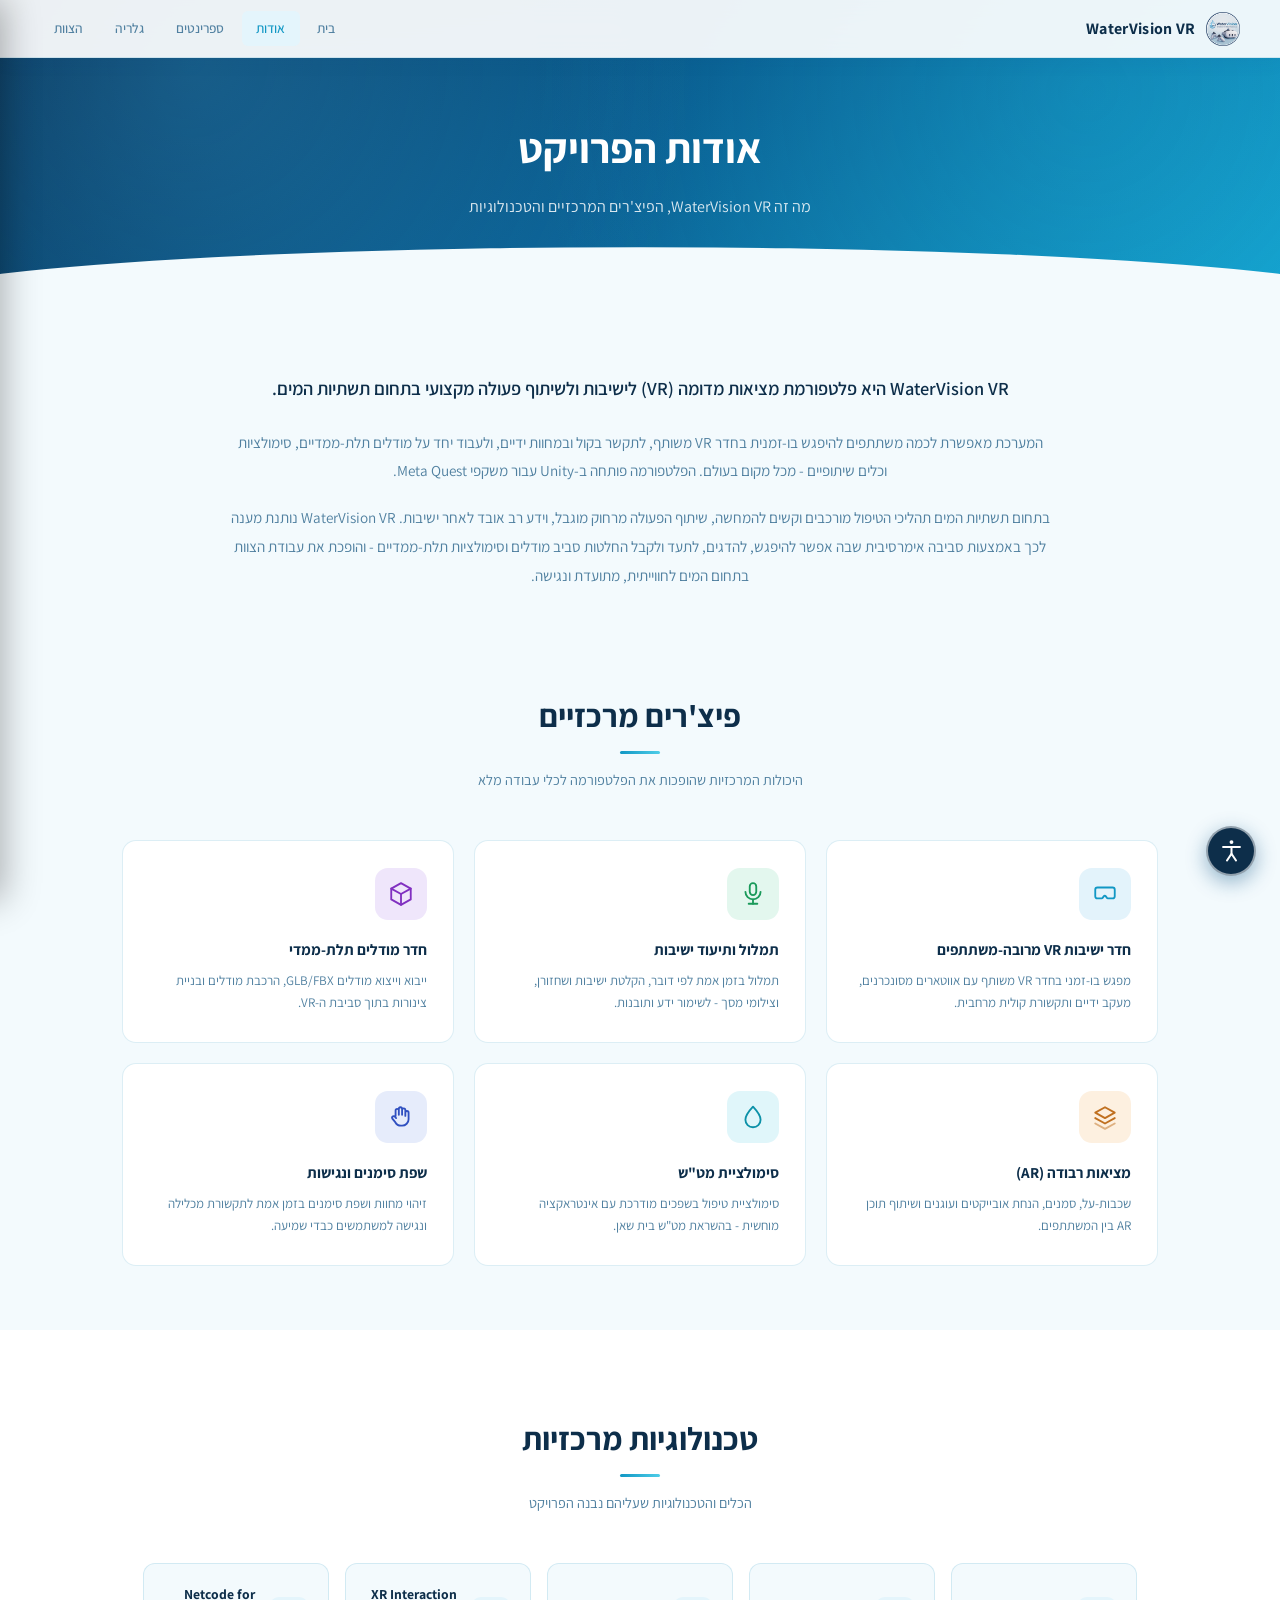
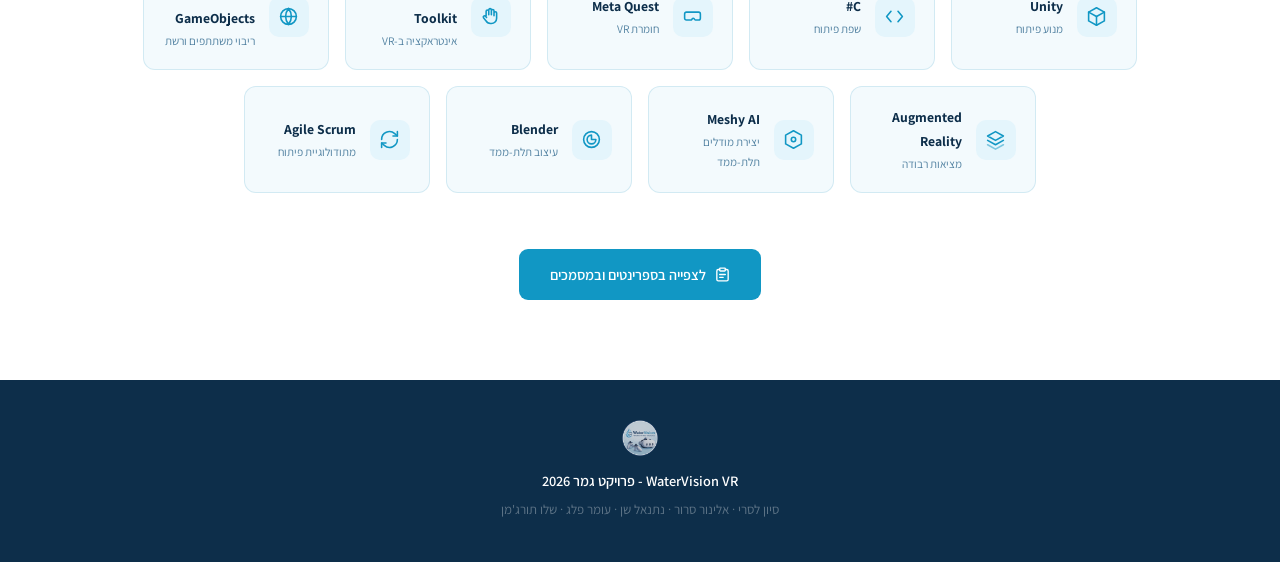
==== about.html @ 506b037d "WaterVision VR project showcase site Static site (HTML/CSS/JS) documenting the WaterVision VR gradua" ====
<!DOCTYPE html>
<html lang="he" dir="rtl">
<head>
  <meta charset="UTF-8" />
  <meta name="viewport" content="width=device-width, initial-scale=1.0" />
  <title>WaterVision VR - אודות</title>
  <link rel="icon" href="assets/logo.png" />
  <link rel="preconnect" href="https://fonts.googleapis.com">
  <link rel="preconnect" href="https://fonts.gstatic.com" crossorigin>
  <link href="https://fonts.googleapis.com/css2?family=Assistant:wght@300;400;500;600;700;800&display=swap" rel="stylesheet">
  <link rel="stylesheet" href="css/style.css?v=9" />
  <script>/*a11y-init*/try{var a=JSON.parse(localStorage.getItem("wv_a11y")||"{}"),c=document.documentElement;["contrast","grayscale","links","readable","no-motion","big-cursor"].forEach(function(k){if(a[k])c.classList.add("a11y-"+k)});if(a.font&&a.font!=100)c.style.fontSize=a.font+"%";}catch(e){}</script>
  <style>
    .about-intro { max-width: 820px; margin: 0 auto; text-align: center; }
    .about-intro .lead {
      font-size: 1.15rem; color: var(--navy); font-weight: 600;
      line-height: 1.85; margin-bottom: 1.4rem;
    }
    .about-intro p { font-size: 0.95rem; color: var(--muted); line-height: 1.9; margin-bottom: 1.1rem; }

    /* feature cards */
    .about-features {
      display: grid; grid-template-columns: repeat(3, 1fr);
      gap: 1.25rem; margin-top: 3rem;
    }
    @media(max-width:900px){ .about-features{grid-template-columns:1fr 1fr;} }
    @media(max-width:600px){ .about-features{grid-template-columns:1fr;} }
    .af-card {
      background: white; border: 1px solid var(--border); border-radius: 14px;
      padding: 1.7rem 1.6rem; transition: transform 0.3s, box-shadow 0.3s;
    }
    .af-card:hover { transform: translateY(-6px); box-shadow: 0 16px 40px rgba(10,80,130,0.13); }
    .af-icon {
      width: 52px; height: 52px; border-radius: 13px;
      display: flex; align-items: center; justify-content: center;
      margin-bottom: 1rem;
    }
    .af-icon svg { width: 26px; height: 26px; }
    .af-card:nth-child(1) .af-icon { background:#e3f3fb; color:#1197c4; }
    .af-card:nth-child(2) .af-icon { background:#e3f7ee; color:#1a9a5a; }
    .af-card:nth-child(3) .af-icon { background:#efe6fb; color:#8030c0; }
    .af-card:nth-child(4) .af-icon { background:#fdf0e0; color:#c07020; }
    .af-card:nth-child(5) .af-icon { background:#e0f6fa; color:#0c91a8; }
    .af-card:nth-child(6) .af-icon { background:#e6ecfb; color:#3050c0; }
    .af-card h3 { font-size: 0.95rem; font-weight: 700; color: var(--navy); margin-bottom: 0.45rem; }
    .af-card p { font-size: 0.82rem; color: var(--muted); line-height: 1.7; }

    /* technologies */
    .tech-section { background: white; padding: 5rem 2rem; }
    .tech-inner { max-width: 1000px; margin: 0 auto; }
    .tech-grid {
      display: flex; flex-wrap: wrap; justify-content: center;
      gap: 1rem; margin-top: 2.5rem;
    }
    .tech-card {
      width: 186px;
      background: var(--bg); border: 1px solid var(--border); border-radius: 12px;
      padding: 1.1rem 1.2rem; display: flex; align-items: center; gap: 0.85rem;
      transition: transform 0.2s, border-color 0.2s;
    }
    @media(max-width:600px){ .tech-card { width: 100%; max-width: 300px; } }
    .tech-card:hover { transform: translateY(-3px); border-color: var(--teal); }
    .tech-ic {
      width: 40px; height: 40px; border-radius: 10px; flex-shrink: 0;
      background: var(--pale); color: var(--teal);
      display: flex; align-items: center; justify-content: center;
    }
    .tech-ic svg { width: 21px; height: 21px; }
    .tech-card .tc-name { font-size: 0.86rem; font-weight: 700; color: var(--navy); }
    .tech-card .tc-cat { font-size: 0.72rem; color: var(--muted); margin-top: 0.1rem; }

    .about-cta { text-align: center; margin-top: 3.5rem; }
    .about-cta a {
      display: inline-flex; align-items: center; gap: 0.5rem;
      background: var(--teal); color: white; padding: 0.8rem 1.9rem;
      border-radius: 9px; font-weight: 600; font-size: 0.9rem;
      transition: background 0.2s, transform 0.2s;
    }
    .about-cta a:hover { background: var(--dark); color: white; transform: translateY(-2px); }
    .about-cta a svg { width: 17px; height: 17px; }
  </style>
</head>
<body>

<nav>
  <div class="nav-logo">
    <img src="assets/logo.png" alt="WaterVision" />
    <span>WaterVision VR</span>
  </div>
  <div class="nav-links">
    <a href="index.html">בית</a>
    <a href="about.html" class="active">אודות</a>
    <a href="sprints.html">ספרינטים</a>
    <a href="gallery.html">גלריה</a>
    <a href="team.html">הצוות</a>
  </div>
</nav>

<div class="page-header">
  <span class="ph-bubble" style="left:10%;width:10px;height:10px;--d:7s;--delay:0s"></span>
  <span class="ph-bubble" style="left:24%;width:16px;height:16px;--d:9.5s;--delay:1.6s"></span>
  <span class="ph-bubble" style="left:40%;width:7px;height:7px;--d:6s;--delay:3.2s"></span>
  <span class="ph-bubble" style="left:55%;width:13px;height:13px;--d:8.5s;--delay:0.7s"></span>
  <span class="ph-bubble" style="left:70%;width:9px;height:9px;--d:7.5s;--delay:2.4s"></span>
  <span class="ph-bubble" style="left:84%;width:15px;height:15px;--d:10s;--delay:1.1s"></span>
  <span class="ph-bubble" style="left:92%;width:6px;height:6px;--d:6.5s;--delay:3.8s"></span>
  <h1>אודות הפרויקט</h1>
  <p>מה זה WaterVision VR, הפיצ'רים המרכזיים והטכנולוגיות</p>
</div>

<!-- INTRO -->
<div class="sec">
  <div class="about-intro fade-in">
    <p class="lead">WaterVision VR היא פלטפורמת מציאות מדומה (VR) לישיבות ולשיתוף פעולה מקצועי בתחום תשתיות המים.</p>
    <p>המערכת מאפשרת לכמה משתתפים להיפגש בו-זמנית בחדר VR משותף, לתקשר בקול ובמחוות ידיים, ולעבוד יחד על מודלים תלת-ממדיים, סימולציות וכלים שיתופיים - מכל מקום בעולם. הפלטפורמה פותחה ב-Unity עבור משקפי Meta Quest.</p>
    <p>בתחום תשתיות המים תהליכי הטיפול מורכבים וקשים להמחשה, שיתוף הפעולה מרחוק מוגבל, וידע רב אובד לאחר ישיבות. WaterVision VR נותנת מענה לכך באמצעות סביבה אימרסיבית שבה אפשר להיפגש, להדגים, לתעד ולקבל החלטות סביב מודלים וסימולציות תלת-ממדיים - והופכת את עבודת הצוות בתחום המים לחווייתית, מתועדת ונגישה.</p>
  </div>
</div>

<!-- FEATURES -->
<div class="sec" style="padding-top:1rem;">
  <div class="sec-title fade-in">
    <h2>פיצ'רים מרכזיים</h2>
    <div class="line"></div>
    <p>היכולות המרכזיות שהופכות את הפלטפורמה לכלי עבודה מלא</p>
  </div>
  <div class="about-features">
    <div class="af-card fade-in">
      <div class="af-icon"><svg viewBox="0 0 24 24" fill="none" stroke="currentColor" stroke-width="1.7" stroke-linecap="round" stroke-linejoin="round"><path d="M3 8a2 2 0 0 1 2-2h14a2 2 0 0 1 2 2v6a2 2 0 0 1-2 2h-4.4a1 1 0 0 1-.8-.4l-1.2-1.6a1 1 0 0 0-1.6 0l-1.2 1.6a1 1 0 0 1-.8.4H5a2 2 0 0 1-2-2z"/></svg></div>
      <h3>חדר ישיבות VR מרובה-משתתפים</h3>
      <p>מפגש בו-זמני בחדר VR משותף עם אווטארים מסונכרנים, מעקב ידיים ותקשורת קולית מרחבית.</p>
    </div>
    <div class="af-card fade-in">
      <div class="af-icon"><svg viewBox="0 0 24 24" fill="none" stroke="currentColor" stroke-width="1.7" stroke-linecap="round" stroke-linejoin="round"><rect x="9" y="2" width="6" height="11" rx="3"/><path d="M5 10a7 7 0 0 0 14 0"/><line x1="12" y1="17" x2="12" y2="21"/><line x1="8" y1="21" x2="16" y2="21"/></svg></div>
      <h3>תמלול ותיעוד ישיבות</h3>
      <p>תמלול בזמן אמת לפי דובר, הקלטת ישיבות ושחזורן, וצילומי מסך - לשימור ידע ותובנות.</p>
    </div>
    <div class="af-card fade-in">
      <div class="af-icon"><svg viewBox="0 0 24 24" fill="none" stroke="currentColor" stroke-width="1.7" stroke-linecap="round" stroke-linejoin="round"><path d="M12 2 3 7v10l9 5 9-5V7z"/><path d="M3 7l9 5 9-5"/><path d="M12 12v10"/></svg></div>
      <h3>חדר מודלים תלת-ממדי</h3>
      <p>ייבוא וייצוא מודלים GLB/FBX, הרכבת מודלים ובניית צינורות בתוך סביבת ה-VR.</p>
    </div>
    <div class="af-card fade-in">
      <div class="af-icon"><svg viewBox="0 0 24 24" fill="none" stroke="currentColor" stroke-width="1.7" stroke-linecap="round" stroke-linejoin="round"><path d="M12 3 3 8l9 5 9-5z"/><path d="m3 13 9 5 9-5"/><path d="m3 18 9 5 9-5" opacity="0.5"/></svg></div>
      <h3>מציאות רבודה (AR)</h3>
      <p>שכבות-על, סמנים, הנחת אובייקטים ועוגנים ושיתוף תוכן AR בין המשתתפים.</p>
    </div>
    <div class="af-card fade-in">
      <div class="af-icon"><svg viewBox="0 0 24 24" fill="none" stroke="currentColor" stroke-width="1.7" stroke-linecap="round" stroke-linejoin="round"><path d="M12 2.5C12 2.5 5 10 5 14.5a7 7 0 0 0 14 0C19 10 12 2.5 12 2.5z"/></svg></div>
      <h3>סימולציית מט"ש</h3>
      <p>סימולציית טיפול בשפכים מודרכת עם אינטראקציה מוחשית - בהשראת מט"ש בית שאן.</p>
    </div>
    <div class="af-card fade-in">
      <div class="af-icon"><svg viewBox="0 0 24 24" fill="none" stroke="currentColor" stroke-width="1.7" stroke-linecap="round" stroke-linejoin="round"><path d="M7 11V6a1.5 1.5 0 0 1 3 0v4M10 9.5V4.5a1.5 1.5 0 0 1 3 0V10M13 10V5.5a1.5 1.5 0 0 1 3 0V11M16 11V8a1.5 1.5 0 0 1 3 0v6a6 6 0 0 1-6 6h-1a6 6 0 0 1-5.3-3.2L4 13.5a1.5 1.5 0 0 1 2.6-1.5L7.5 13"/></svg></div>
      <h3>שפת סימנים ונגישות</h3>
      <p>זיהוי מחוות ושפת סימנים בזמן אמת לתקשורת מכלילה ונגישה למשתמשים כבדי שמיעה.</p>
    </div>
  </div>
</div>

<!-- TECHNOLOGIES -->
<div class="tech-section">
  <div class="tech-inner">
    <div class="sec-title fade-in">
      <h2>טכנולוגיות מרכזיות</h2>
      <div class="line"></div>
      <p>הכלים והטכנולוגיות שעליהם נבנה הפרויקט</p>
    </div>
    <div class="tech-grid fade-in">
      <div class="tech-card">
        <div class="tech-ic"><svg viewBox="0 0 24 24" fill="none" stroke="currentColor" stroke-width="1.8" stroke-linecap="round" stroke-linejoin="round"><path d="M12 2 3 7v10l9 5 9-5V7z"/><path d="M3 7l9 5 9-5"/><path d="M12 12v10"/></svg></div>
        <div><div class="tc-name">Unity</div><div class="tc-cat">מנוע פיתוח</div></div>
      </div>
      <div class="tech-card">
        <div class="tech-ic"><svg viewBox="0 0 24 24" fill="none" stroke="currentColor" stroke-width="1.8" stroke-linecap="round" stroke-linejoin="round"><path d="m8 6-5 6 5 6"/><path d="m16 6 5 6-5 6"/></svg></div>
        <div><div class="tc-name">C#</div><div class="tc-cat">שפת פיתוח</div></div>
      </div>
      <div class="tech-card">
        <div class="tech-ic"><svg viewBox="0 0 24 24" fill="none" stroke="currentColor" stroke-width="1.8" stroke-linecap="round" stroke-linejoin="round"><path d="M3 9a2 2 0 0 1 2-2h14a2 2 0 0 1 2 2v5a2 2 0 0 1-2 2h-3.6a1 1 0 0 1-.8-.4l-1-1.3a1 1 0 0 0-1.6 0l-1 1.3a1 1 0 0 1-.8.4H5a2 2 0 0 1-2-2z"/></svg></div>
        <div><div class="tc-name">Meta Quest</div><div class="tc-cat">חומרת VR</div></div>
      </div>
      <div class="tech-card">
        <div class="tech-ic"><svg viewBox="0 0 24 24" fill="none" stroke="currentColor" stroke-width="1.8" stroke-linecap="round" stroke-linejoin="round"><path d="M7 11V6a1.5 1.5 0 0 1 3 0v4M10 9.5V4.5a1.5 1.5 0 0 1 3 0V10M13 10V5.5a1.5 1.5 0 0 1 3 0V11M16 11V8a1.5 1.5 0 0 1 3 0v6a6 6 0 0 1-6 6h-1a6 6 0 0 1-5.3-3.2L4 13.5a1.5 1.5 0 0 1 2.6-1.5L7.5 13"/></svg></div>
        <div><div class="tc-name">XR Interaction Toolkit</div><div class="tc-cat">אינטראקציה ב-VR</div></div>
      </div>
      <div class="tech-card">
        <div class="tech-ic"><svg viewBox="0 0 24 24" fill="none" stroke="currentColor" stroke-width="1.8" stroke-linecap="round" stroke-linejoin="round"><circle cx="12" cy="12" r="9"/><path d="M3 12h18M12 3a14 14 0 0 1 0 18M12 3a14 14 0 0 0 0 18"/></svg></div>
        <div><div class="tc-name">Netcode for GameObjects</div><div class="tc-cat">ריבוי משתתפים ורשת</div></div>
      </div>
      <div class="tech-card">
        <div class="tech-ic"><svg viewBox="0 0 24 24" fill="none" stroke="currentColor" stroke-width="1.8" stroke-linecap="round" stroke-linejoin="round"><path d="M12 3 3 8l9 5 9-5z"/><path d="m3 13 9 5 9-5"/><path d="m3 18 9 5 9-5" opacity="0.5"/></svg></div>
        <div><div class="tc-name">Augmented Reality</div><div class="tc-cat">מציאות רבודה</div></div>
      </div>
      <div class="tech-card">
        <div class="tech-ic"><svg viewBox="0 0 24 24" fill="none" stroke="currentColor" stroke-width="1.8" stroke-linecap="round" stroke-linejoin="round"><path d="M12 2 3 7v10l9 5 9-5V7z"/><circle cx="12" cy="12" r="2.5"/></svg></div>
        <div><div class="tc-name">Meshy AI</div><div class="tc-cat">יצירת מודלים תלת-ממד</div></div>
      </div>
      <div class="tech-card">
        <div class="tech-ic"><svg viewBox="0 0 24 24" fill="none" stroke="currentColor" stroke-width="1.8" stroke-linecap="round" stroke-linejoin="round"><circle cx="12" cy="12" r="9"/><path d="M12 7a5 5 0 1 0 5 5h-5z"/></svg></div>
        <div><div class="tc-name">Blender</div><div class="tc-cat">עיצוב תלת-ממד</div></div>
      </div>
      <div class="tech-card">
        <div class="tech-ic"><svg viewBox="0 0 24 24" fill="none" stroke="currentColor" stroke-width="1.8" stroke-linecap="round" stroke-linejoin="round"><path d="M3 12a9 9 0 0 1 15-6.7L21 8"/><path d="M21 3v5h-5"/><path d="M21 12a9 9 0 0 1-15 6.7L3 16"/><path d="M3 21v-5h5"/></svg></div>
        <div><div class="tc-name">Agile Scrum</div><div class="tc-cat">מתודולוגיית פיתוח</div></div>
      </div>
    </div>

    <div class="about-cta fade-in">
      <a href="sprints.html">
        <svg viewBox="0 0 24 24" fill="none" stroke="currentColor" stroke-width="1.9" stroke-linecap="round" stroke-linejoin="round"><rect x="8" y="3" width="8" height="4" rx="1"/><path d="M8 5H6a2 2 0 0 0-2 2v12a2 2 0 0 0 2 2h12a2 2 0 0 0 2-2V7a2 2 0 0 0-2-2h-2"/><line x1="8" y1="12" x2="16" y2="12"/><line x1="8" y1="16" x2="13" y2="16"/></svg>
        לצפייה בספרינטים ובמסמכים
      </a>
    </div>
  </div>
</div>

<footer>
  <img src="assets/logo.png" alt="WaterVision" />
  <div class="footer-name">WaterVision VR - פרויקט גמר 2026</div>
  <div class="footer-team">סיון לסרי &middot; אלינור סרור &middot; נתנאל שן &middot; עומר פלג &middot; שלו תורג'מן</div>
</footer>

<script>
  const obs = new IntersectionObserver(entries => {
    entries.forEach(e => { if(e.isIntersecting){ e.target.classList.add('visible'); obs.unobserve(e.target); } });
  }, { threshold: 0.08 });
  document.querySelectorAll('.fade-in').forEach(el => obs.observe(el));
</script>
<script src="js/nav.js" defer></script>
<script src="js/effects.js" defer></script>
<script src="js/a11y.js" defer></script>
</body>
</html>
---- css/style.css ----
/* ═══════════════════════════════════
   SHARED STYLES — WaterVision VR
═══════════════════════════════════ */
*, *::before, *::after { box-sizing: border-box; margin: 0; padding: 0; }

:root {
  --navy:    #0d2e4a;
  --dark:    #0e4068;
  --teal:    #1197c4;
  --bright:  #18b8e0;
  --cyan:    #4ecde8;
  --light:   #a0ddf0;
  --pale:    #e4f5fc;
  --bg:      #f3fafd;
  --white:   #ffffff;
  --text:    #1a3d58;
  --muted:   #5080a0;
  --border:  rgba(20,140,190,0.15);
  --shadow:  0 4px 24px rgba(10,60,100,0.1);
}

html { scroll-behavior: smooth; }

body {
  font-family: 'Assistant', 'Segoe UI', 'Helvetica Neue', Arial, sans-serif;
  background: var(--bg);
  color: var(--text);
  line-height: 1.75;
  overflow-x: hidden;
}

a { color: var(--teal); text-decoration: none; transition: color 0.2s; }
a:hover { color: var(--navy); }

img { max-width: 100%; }

/* ── NAV ─────────────────────────── */
nav {
  position: fixed;
  top: 0; right: 0; left: 0;
  z-index: 1000;
  background: rgba(255,255,255,0.92);
  backdrop-filter: blur(14px);
  border-bottom: 1px solid var(--border);
  padding: 0.7rem 2.5rem;
  display: flex;
  align-items: center;
  justify-content: space-between;
  box-shadow: 0 2px 20px rgba(10,80,130,0.08);
}

.nav-logo { display: flex; align-items: center; gap: 0.65rem; }
.nav-logo img { height: 34px; }
.nav-logo span { font-size: 1rem; font-weight: 700; color: var(--navy); letter-spacing: 0.02em; }

.nav-links { display: flex; gap: 0.2rem; }
.nav-links a {
  color: var(--muted);
  font-size: 0.85rem;
  font-weight: 500;
  padding: 0.35rem 0.9rem;
  border-radius: 6px;
  transition: background 0.2s, color 0.2s;
}
.nav-links a:hover,
.nav-links a.active {
  background: var(--pale);
  color: var(--teal);
}

/* ── HAMBURGER + LEFT DRAWER ─────── */
.nav-toggle {
  display: none;
  flex-direction: column; justify-content: center; gap: 5px;
  width: 44px; height: 40px; border-radius: 9px;
  background: transparent; border: 1px solid var(--border);
  cursor: pointer; padding: 0 10px;
  transition: background 0.2s, border-color 0.2s;
}
.nav-toggle:hover { background: var(--pale); border-color: var(--teal); }
.nav-toggle span { display: block; height: 2px; width: 100%; background: var(--navy); border-radius: 2px; transition: transform 0.3s, opacity 0.3s; }
.nav-toggle.open span:nth-child(1) { transform: translateY(7px) rotate(45deg); }
.nav-toggle.open span:nth-child(2) { opacity: 0; }
.nav-toggle.open span:nth-child(3) { transform: translateY(-7px) rotate(-45deg); }

.drawer-overlay {
  position: fixed; inset: 0;
  background: rgba(5,20,38,0.5); backdrop-filter: blur(2px);
  z-index: 1999; opacity: 0; visibility: hidden;
  transition: opacity 0.3s, visibility 0.3s;
}
.drawer-overlay.open { opacity: 1; visibility: visible; }

.drawer {
  position: fixed; top: 0; bottom: 0; left: 0;
  width: 285px; max-width: 82vw;
  background: linear-gradient(165deg, #062e52 0%, #0a5f92 55%, #0d7cae 100%);
  color: white; z-index: 2000;
  transform: translateX(-100%);
  transition: transform 0.35s cubic-bezier(.4,0,.2,1);
  box-shadow: 4px 0 34px rgba(0,0,0,0.3);
  padding: 1.4rem 1.15rem;
  display: flex; flex-direction: column;
  overflow-y: auto;
}
.drawer.open { transform: translateX(0); }
.drawer-close {
  position: absolute; top: 0.9rem; right: 0.9rem;
  width: 34px; height: 34px; border-radius: 8px;
  background: rgba(255,255,255,0.12); border: none; color: white;
  cursor: pointer; font-size: 1rem;
  display: flex; align-items: center; justify-content: center;
  transition: background 0.2s;
}
.drawer-close:hover { background: rgba(255,255,255,0.22); }
.drawer-head {
  display: flex; align-items: center; gap: 0.6rem;
  margin-bottom: 1.4rem; padding-bottom: 1.1rem;
  border-bottom: 1px solid rgba(255,255,255,0.16);
}
.drawer-head img { height: 40px; }
.drawer-head span { font-weight: 700; font-size: 1rem; letter-spacing: 0.02em; }
.drawer a {
  display: flex; align-items: center; gap: 0.75rem;
  color: rgba(255,255,255,0.86); padding: 0.82rem 0.85rem;
  border-radius: 10px; font-size: 0.98rem; font-weight: 500;
  margin-bottom: 0.2rem; transition: background 0.2s, color 0.2s;
}
.drawer a:hover { background: rgba(255,255,255,0.1); color: white; }
.drawer a.active { background: rgba(255,255,255,0.17); color: white; font-weight: 700; }
.drawer a svg { width: 19px; height: 19px; opacity: 0.92; flex-shrink: 0; }
.drawer-foot { margin-top: auto; padding-top: 1.2rem; font-size: 0.72rem; color: rgba(255,255,255,0.55); border-top: 1px solid rgba(255,255,255,0.12); }

/* ── PAGE HEADER ─────────────────── */
.page-header {
  padding: 7rem 2rem 5.4rem;
  background:
    radial-gradient(circle at 15% 20%, rgba(80,200,255,0.22), transparent 45%),
    radial-gradient(circle at 85% 30%, rgba(30,180,220,0.18), transparent 50%),
    linear-gradient(135deg, #062e52 0%, #0a5f92 50%, #14a3cf 100%);
  text-align: center;
  color: white;
  position: relative;
  overflow: hidden;
}
/* bottom wave */
.page-header::after {
  content: '';
  position: absolute;
  bottom: 0; left: 0; right: 0;
  height: 60px;
  background: var(--bg);
  clip-path: ellipse(60% 100% at 50% 100%);
  z-index: 2;
}
.page-header h1 { font-size: clamp(1.8rem, 4vw, 2.6rem); font-weight: 700; margin-bottom: 0.5rem; position: relative; z-index: 3; }
.page-header p { font-size: 1rem; opacity: 0.85; position: relative; z-index: 3; }

/* rising bubbles in header */
.ph-bubble {
  position: absolute;
  bottom: -24px;
  border-radius: 50%;
  background: radial-gradient(circle at 32% 28%, rgba(255,255,255,0.55), rgba(255,255,255,0.06) 70%);
  border: 1px solid rgba(255,255,255,0.28);
  animation: ph-rise var(--d, 8s) ease-in infinite var(--delay, 0s);
  pointer-events: none;
  z-index: 1;
}
@keyframes ph-rise {
  0%   { transform: translateY(0) scale(0.7); opacity: 0; }
  15%  { opacity: 0.75; }
  85%  { opacity: 0.5; }
  100% { transform: translateY(-260px) scale(1.15); opacity: 0; }
}

/* ── SECTION ─────────────────────── */
.sec { padding: 4rem 2rem; max-width: 1100px; margin: 0 auto; }

.sec-title { text-align: center; margin-bottom: 3rem; }
.sec-title h2 { font-size: clamp(1.4rem, 3vw, 2rem); font-weight: 700; color: var(--navy); margin-bottom: 0.5rem; }
.sec-title .line { width: 40px; height: 3px; background: linear-gradient(90deg, var(--teal), var(--cyan)); border-radius: 2px; margin: 0 auto 0.8rem; }
.sec-title p { color: var(--muted); font-size: 0.9rem; max-width: 500px; margin: 0 auto; }

/* ── CARDS ───────────────────────── */
.card {
  background: var(--white);
  border: 1px solid var(--border);
  border-radius: 12px;
  padding: 1.75rem;
  box-shadow: var(--shadow);
  transition: transform 0.25s, box-shadow 0.25s;
}
.card:hover { transform: translateY(-4px); box-shadow: 0 8px 32px rgba(10,80,130,0.14); }

/* ── FOOTER ──────────────────────── */
footer {
  background: var(--navy);
  color: rgba(255,255,255,0.6);
  text-align: center;
  padding: 2.5rem 2rem;
  font-size: 0.82rem;
}
footer img { height: 36px; opacity: 0.85; margin-bottom: 0.8rem; display: block; margin-left: auto; margin-right: auto; }
footer .footer-name { color: white; font-size: 0.9rem; font-weight: 600; margin-bottom: 0.35rem; }
footer .footer-team { opacity: 0.55; }

/* ── BUTTONS ─────────────────────── */
.btn {
  display: inline-flex;
  align-items: center;
  gap: 0.5rem;
  padding: 0.7rem 1.5rem;
  border-radius: 8px;
  font-size: 0.88rem;
  font-weight: 600;
  cursor: pointer;
  transition: all 0.2s;
  border: none;
  font-family: inherit;
}
.btn-primary { background: var(--teal); color: white; }
.btn-primary:hover { background: var(--dark); color: white; }
.btn-outline { background: transparent; border: 1.5px solid var(--teal); color: var(--teal); }
.btn-outline:hover { background: var(--pale); }

/* ── FADE IN ─────────────────────── */
.fade-in { opacity: 0; transform: translateY(20px); transition: opacity 0.55s ease, transform 0.55s ease; }
.fade-in.visible { opacity: 1; transform: translateY(0); }

/* ── DOC LIST ────────────────────── */
.doc-list { list-style: none; display: flex; flex-direction: column; gap: 0.4rem; }
.doc-list li a {
  display: flex; align-items: center; gap: 0.6rem;
  padding: 0.55rem 0.75rem;
  border-radius: 7px;
  color: var(--text);
  font-size: 0.84rem;
  border: 1px solid transparent;
  transition: background 0.18s, border-color 0.18s, color 0.18s;
}
.doc-list li a:hover { background: var(--pale); border-color: var(--border); color: var(--teal); }
.doc-icon { font-size: 0.9rem; flex-shrink: 0; }

/* ── VIDEO ───────────────────────── */
.video-embed {
  position: relative;
  /* 16:9 video area (56.25%) + ~40px for Google Drive's fixed control bar,
     so the player isn't squeezed into pillarbox black bars and the controls
     aren't clipped at the bottom. */
  padding-bottom: calc(56.25% + 40px);
  border-radius: 10px;
  overflow: hidden;
  border: 1px solid var(--border);
  box-shadow: var(--shadow);
  background: #000;
}
.video-embed iframe { position: absolute; top:0; left:0; width:100%; height:100%; border:none; }

/* ── GALLERY ─────────────────────── */
.gallery-grid {
  display: grid;
  grid-template-columns: repeat(auto-fill, minmax(260px, 1fr));
  gap: 1.25rem;
}
.gallery-item {
  border-radius: 10px; overflow: hidden;
  border: 1px solid var(--border);
  cursor: pointer; position: relative;
  background: var(--pale);
  box-shadow: 0 2px 12px rgba(10,60,100,0.07);
}
.gallery-item img { width: 100%; aspect-ratio: 16/10; object-fit: cover; display: block; transition: transform 0.35s, opacity 0.25s; }
.gallery-item:hover img { transform: scale(1.05); opacity: 0.85; }
.gallery-caption {
  position: absolute; bottom: 0; left: 0; right: 0;
  padding: 0.65rem 0.9rem;
  background: linear-gradient(transparent, rgba(10,40,70,0.88));
  font-size: 0.76rem; color: #c8eaf8;
  opacity: 0; transform: translateY(4px);
  transition: opacity 0.25s, transform 0.25s;
  line-height: 1.4;
}
.gallery-item:hover .gallery-caption { opacity: 1; transform: translateY(0); }

/* ── LIGHTBOX ────────────────────── */
.lightbox { display:none; position:fixed; inset:0; z-index:9999; background:rgba(5,20,38,0.96); align-items:center; justify-content:center; padding:1.5rem; }
.lightbox.open { display:flex; }
.lightbox img { max-width:88vw; max-height:80vh; border-radius:10px; object-fit:contain; box-shadow:0 8px 40px rgba(0,0,0,0.5); }
.lightbox-close { position:absolute; top:1.25rem; left:1.25rem; background:rgba(255,255,255,0.1); border:1px solid rgba(255,255,255,0.2); color:white; font-size:1rem; width:36px; height:36px; border-radius:6px; cursor:pointer; display:flex; align-items:center; justify-content:center; transition:background 0.2s; }
.lightbox-close:hover { background:rgba(255,255,255,0.2); }
.lightbox-nav { position:absolute; top:50%; transform:translateY(-50%); background:rgba(255,255,255,0.08); border:1px solid rgba(255,255,255,0.15); color:white; font-size:1.5rem; width:44px; height:44px; border-radius:8px; cursor:pointer; display:flex; align-items:center; justify-content:center; transition:background 0.2s; }
.lightbox-nav:hover { background:rgba(20,150,200,0.4); }
.lightbox-prev { right:1.25rem; }
.lightbox-next { left:1.25rem; }
.lightbox-caption { position:absolute; bottom:2rem; left:50%; transform:translateX(-50%); background:rgba(5,20,40,0.85); border:1px solid rgba(255,255,255,0.12); color:#b8e4f8; padding:0.5rem 1.25rem; border-radius:6px; font-size:0.83rem; white-space:nowrap; }

/* ── TABS ────────────────────────── */
.tabs { display:flex; justify-content:center; gap:0.5rem; margin-bottom:2rem; }
.tab-btn { padding:0.45rem 1.25rem; border-radius:6px; border:1.5px solid var(--border); background:transparent; color:var(--muted); cursor:pointer; font-size:0.83rem; font-family:inherit; font-weight:500; transition:all 0.2s; }
.tab-btn.active, .tab-btn:hover { background:var(--teal); border-color:var(--teal); color:white; }
.tab-content { display:none; }
.tab-content.active { display:block; }

/* ── SPRINT BADGES ───────────────── */
.sprint-num { width:44px; height:44px; border-radius:8px; display:flex; align-items:center; justify-content:center; font-size:1.1rem; font-weight:700; flex-shrink:0; }
.s1 .sprint-num { background:#e6f4fc; border:1.5px solid #90cce8; color:#1197c4; }
.s2 .sprint-num { background:#e6f7ee; border:1.5px solid #80d4a8; color:#1a9a5a; }
.s3 .sprint-num { background:#fdf3e3; border:1.5px solid #e8c070; color:#c07020; }
.s4 .sprint-num { background:#f3eafc; border:1.5px solid #c090e0; color:#8030c0; }

.coming-badge { display:inline-flex; align-items:center; background:#f3eafc; border:1px solid #c090e0; color:#7030b0; padding:0.15rem 0.55rem; border-radius:4px; font-size:0.68rem; font-weight:500; margin-right:0.4rem; vertical-align:middle; }
.final-badge { display:inline-flex; align-items:center; background:#fdf3e3; border:1px solid #e8c070; color:#b06010; padding:0.2rem 0.65rem; border-radius:4px; font-size:0.72rem; font-weight:600; vertical-align:middle; }

@media (max-width:768px) {
  nav { padding:0.6rem 1rem; }
  .sec { padding:3rem 1rem; }
  /* switch to hamburger + left drawer */
  .nav-links { display: none; }
  .nav-toggle { display: flex; }
}

@media (max-width:600px) {
  .nav-logo img { height: 30px; }
  .nav-logo span { font-size: 0.94rem; }
}

/* ═══════════════════════════════
   INTERACTIVE EFFECTS
═══════════════════════════════ */

/* ── Scroll progress bar (fills from the right, RTL) ── */
.scroll-progress {
  position: fixed; top: 0; right: 0;
  height: 3px; width: 0;
  background: linear-gradient(90deg, var(--cyan), var(--bright), var(--teal));
  box-shadow: 0 0 8px rgba(24,184,224,0.55);
  z-index: 1001;
}

/* ── Back-to-top water droplet ── */
.to-top {
  position: fixed; bottom: 1.5rem; left: 1.5rem;
  width: 46px; height: 46px; border: none; cursor: pointer;
  background: linear-gradient(140deg, var(--bright), var(--teal));
  color: white; border-radius: 50%;
  display: flex; align-items: center; justify-content: center;
  opacity: 0; visibility: hidden; transform: translateY(16px) scale(0.85);
  transition: opacity 0.3s, transform 0.3s, visibility 0.3s, box-shadow 0.2s;
  z-index: 900; box-shadow: 0 6px 20px rgba(10,80,130,0.32);
}
.to-top svg { width: 21px; height: 21px; }
.to-top.show { opacity: 1; visibility: visible; transform: translateY(0) scale(1); }
.to-top:hover { transform: translateY(-4px) scale(1.06); box-shadow: 0 10px 26px rgba(10,80,130,0.45); }

/* ── Click water ripple ── */
.water-ripple {
  position: fixed; z-index: 9998; pointer-events: none;
  width: 14px; height: 14px; margin: -7px 0 0 -7px;
  border: 2px solid rgba(24,184,224,0.6); border-radius: 50%;
  transform: scale(0); opacity: 0.85;
  animation: ripple-out 0.7s ease-out forwards;
}
@keyframes ripple-out { to { transform: scale(6); opacity: 0; } }

/* ── Cursor trailing bubbles ── */
.cursor-bubble {
  position: fixed; z-index: 899; pointer-events: none; border-radius: 50%;
  background: radial-gradient(circle at 32% 28%, rgba(255,255,255,0.65), rgba(120,220,255,0.12) 70%);
  border: 1px solid rgba(130,225,255,0.45);
  animation: cbubble 1.3s ease-out forwards;
}
@keyframes cbubble {
  0%   { transform: translateY(0) scale(0.5); opacity: 0.75; }
  100% { transform: translateY(-42px) scale(1); opacity: 0; }
}

/* ── 3D tilt cards ── */
.tiltable { will-change: transform; }

/* ── Splash screen (home only) ── */
#splash {
  position: fixed; inset: 0; z-index: 9000;
  background: linear-gradient(160deg, #031829 0%, #062e52 42%, #0a5f92 100%);
  display: flex; align-items: center; justify-content: center;
  transition: opacity 0.6s ease, visibility 0.6s;
  overflow: hidden;
}
#splash.hide { opacity: 0; visibility: hidden; }
html.splash-seen #splash { display: none; }
.splash-inner { text-align: center; position: relative; z-index: 2; }
.splash-logo {
  width: 112px; height: 112px; border-radius: 50%;
  border: 3px solid rgba(255,255,255,0.85);
  box-shadow: 0 0 44px rgba(80,200,255,0.5);
  animation: splash-pop 0.85s cubic-bezier(.2,.8,.2,1);
}
@keyframes splash-pop {
  0%   { transform: scale(0.4) rotateY(180deg); opacity: 0; }
  100% { transform: scale(1) rotateY(0); opacity: 1; }
}
.splash-title { color: white; font-size: 1.65rem; font-weight: 800; margin-top: 1.1rem; letter-spacing: 0.02em; }
.splash-loader { width: 150px; height: 4px; background: rgba(255,255,255,0.15); border-radius: 4px; margin: 1.35rem auto 0; overflow: hidden; }
.splash-loader span { display: block; height: 100%; width: 0; background: linear-gradient(90deg, var(--cyan), var(--bright)); border-radius: 4px; animation: splash-fill 1.35s ease forwards; }
@keyframes splash-fill { to { width: 100%; } }
/* splash rising bubbles */
.splash-bubble {
  position: absolute; bottom: -20px; border-radius: 50%;
  background: radial-gradient(circle at 32% 28%, rgba(255,255,255,0.4), rgba(120,220,255,0.06) 70%);
  border: 1px solid rgba(130,225,255,0.3);
  animation: splash-rise var(--d,6s) ease-in infinite var(--delay,0s);
}
@keyframes splash-rise {
  0%   { transform: translateY(0) scale(0.7); opacity: 0; }
  15%  { opacity: 0.6; }
  100% { transform: translateY(-105vh) scale(1.1); opacity: 0; }
}

@media (hover: none) {
  .cursor-bubble { display: none; }
}
@media (prefers-reduced-motion: reduce) {
  .water-ripple, .cursor-bubble, .splash-bubble { display: none; }
}

/* ═══════════════════════════════
   ACCESSIBILITY
═══════════════════════════════ */

/* skip to content */
.skip-link {
  position: fixed; top: -60px; right: 1rem; z-index: 10000;
  background: var(--navy); color: white; padding: 0.6rem 1.3rem;
  border-radius: 0 0 8px 8px; font-weight: 700; font-size: 0.9rem;
  transition: top 0.2s;
}
.skip-link:focus { top: 0; color: white; }

/* keyboard focus visibility */
a:focus-visible, button:focus-visible, .tab-btn:focus-visible,
[tabindex]:focus-visible, input:focus-visible, .gallery-item:focus-visible, .shot:focus-visible {
  outline: 3px solid var(--bright); outline-offset: 2px; border-radius: 4px;
}

/* accessibility toggle button */
.a11y-btn {
  position: fixed; bottom: 1.5rem; right: 1.5rem;
  width: 50px; height: 50px; border-radius: 50%;
  background: var(--navy); color: white; border: 2px solid rgba(255,255,255,0.55);
  cursor: pointer; z-index: 1500;
  display: flex; align-items: center; justify-content: center;
  box-shadow: 0 6px 20px rgba(10,80,130,0.42);
  transition: transform 0.2s, background 0.2s;
}
.a11y-btn:hover { transform: scale(1.08); background: var(--dark); }
.a11y-btn svg { width: 27px; height: 27px; }

/* panel */
.a11y-panel {
  position: fixed; bottom: 5.5rem; right: 1.5rem;
  width: 300px; max-width: calc(100vw - 2rem);
  background: white; border: 1px solid var(--border); border-radius: 14px;
  box-shadow: 0 16px 44px rgba(10,60,100,0.25);
  z-index: 1501; padding: 1rem;
  opacity: 0; visibility: hidden; transform: translateY(12px);
  transition: opacity 0.25s, transform 0.25s, visibility 0.25s;
  max-height: 82vh; overflow-y: auto;
}
.a11y-panel.open { opacity: 1; visibility: visible; transform: translateY(0); }
.a11y-panel h2 { font-size: 0.98rem; color: var(--navy); margin-bottom: 0.1rem; text-align: center; }
.a11y-sub { font-size: 0.72rem; color: var(--muted); text-align: center; margin-bottom: 0.9rem; }
.a11y-grid { display: grid; grid-template-columns: 1fr 1fr; gap: 0.5rem; }
.a11y-opt {
  display: flex; flex-direction: column; align-items: center; gap: 0.35rem;
  padding: 0.75rem 0.5rem; border: 1px solid var(--border); border-radius: 10px;
  background: var(--bg); cursor: pointer; font-size: 0.74rem; font-weight: 600;
  color: var(--text); transition: all 0.15s; text-align: center; font-family: inherit;
}
.a11y-opt svg { width: 22px; height: 22px; color: var(--teal); }
.a11y-opt:hover { border-color: var(--teal); background: var(--pale); }
.a11y-opt.active { background: var(--teal); color: white; border-color: var(--teal); }
.a11y-opt.active svg { color: white; }
.a11y-reset {
  width: 100%; margin-top: 0.75rem; padding: 0.62rem;
  background: #fef0f0; color: #c0392b; border: 1px solid #f5c6cb; border-radius: 9px;
  font-weight: 700; font-size: 0.82rem; cursor: pointer; font-family: inherit;
}
.a11y-reset:hover { background: #fbdcdc; }

/* grayscale via backdrop overlay (keeps fixed elements working) */
.a11y-gray-overlay {
  position: fixed; inset: 0; pointer-events: none; z-index: 9990; display: none;
  backdrop-filter: grayscale(100%); -webkit-backdrop-filter: grayscale(100%);
}
html.a11y-grayscale .a11y-gray-overlay { display: block; }

/* ── accessibility MODES ── */
html.a11y-no-motion *, html.a11y-no-motion *::before, html.a11y-no-motion *::after {
  animation-duration: 0.001s !important; animation-iteration-count: 1 !important;
  transition-duration: 0.001s !important;
}
html.a11y-no-motion { scroll-behavior: auto !important; }

html.a11y-links a {
  text-decoration: underline !important; text-underline-offset: 3px;
  font-weight: 700 !important; outline: 1px dashed currentColor; outline-offset: 2px;
}
html.a11y-readable, html.a11y-readable * {
  font-family: Arial, "Helvetica Neue", sans-serif !important;
  letter-spacing: 0.02em !important; line-height: 1.85 !important;
}
html.a11y-big-cursor, html.a11y-big-cursor * {
  cursor: url("data:image/svg+xml,%3Csvg xmlns='http://www.w3.org/2000/svg' width='46' height='46' viewBox='0 0 24 24'%3E%3Cpath fill='white' stroke='black' stroke-width='1.5' d='M4 2l15 8-6.5 1.6L9 21 4 2z'/%3E%3C/svg%3E") 4 2, auto !important;
}

/* high contrast */
html.a11y-contrast body { background: #000 !important; }
html.a11y-contrast, html.a11y-contrast body, html.a11y-contrast p, html.a11y-contrast span,
html.a11y-contrast li, html.a11y-contrast h1, html.a11y-contrast h2, html.a11y-contrast h3,
html.a11y-contrast h4, html.a11y-contrast div, html.a11y-contrast td, html.a11y-contrast label,
html.a11y-contrast .member-role, html.a11y-contrast .tc-cat { color: #fff !important; }
html.a11y-contrast nav, html.a11y-contrast footer, html.a11y-contrast section,
html.a11y-contrast .sec, html.a11y-contrast .card, html.a11y-contrast [class*="-card"],
html.a11y-contrast .sprint-block, html.a11y-contrast .page-header, html.a11y-contrast .features-bg,
html.a11y-contrast .tech-section, html.a11y-contrast .stats-section, html.a11y-contrast .video-section,
html.a11y-contrast .timeline-section, html.a11y-contrast .quicknav-section, html.a11y-contrast .poster-section,
html.a11y-contrast .marquee-section, html.a11y-contrast .marquee-item, html.a11y-contrast .epic-tag,
html.a11y-contrast .doc-list-v2 li, html.a11y-contrast .tab-content, html.a11y-contrast #hero,
html.a11y-contrast .member-photo-wrap {
  background: #000 !important; background-image: none !important;
}
html.a11y-contrast nav, html.a11y-contrast .card, html.a11y-contrast [class*="-card"],
html.a11y-contrast .sprint-block, html.a11y-contrast .epic-tag { border: 1px solid #fff !important; }
html.a11y-contrast a { color: #ffe600 !important; }
html.a11y-contrast a:hover { color: #fff !important; }
/* keep the accessibility widget readable in contrast mode */
html.a11y-contrast .a11y-panel { background: #000 !important; border-color: #fff !important; }
html.a11y-contrast .a11y-opt { background: #111 !important; border-color: #fff !important; color: #fff !important; }
html.a11y-contrast .a11y-opt.active { background: #ffe600 !important; color: #000 !important; }
html.a11y-contrast .a11y-reset { background: #300 !important; color: #fff !important; border-color: #fff !important; }
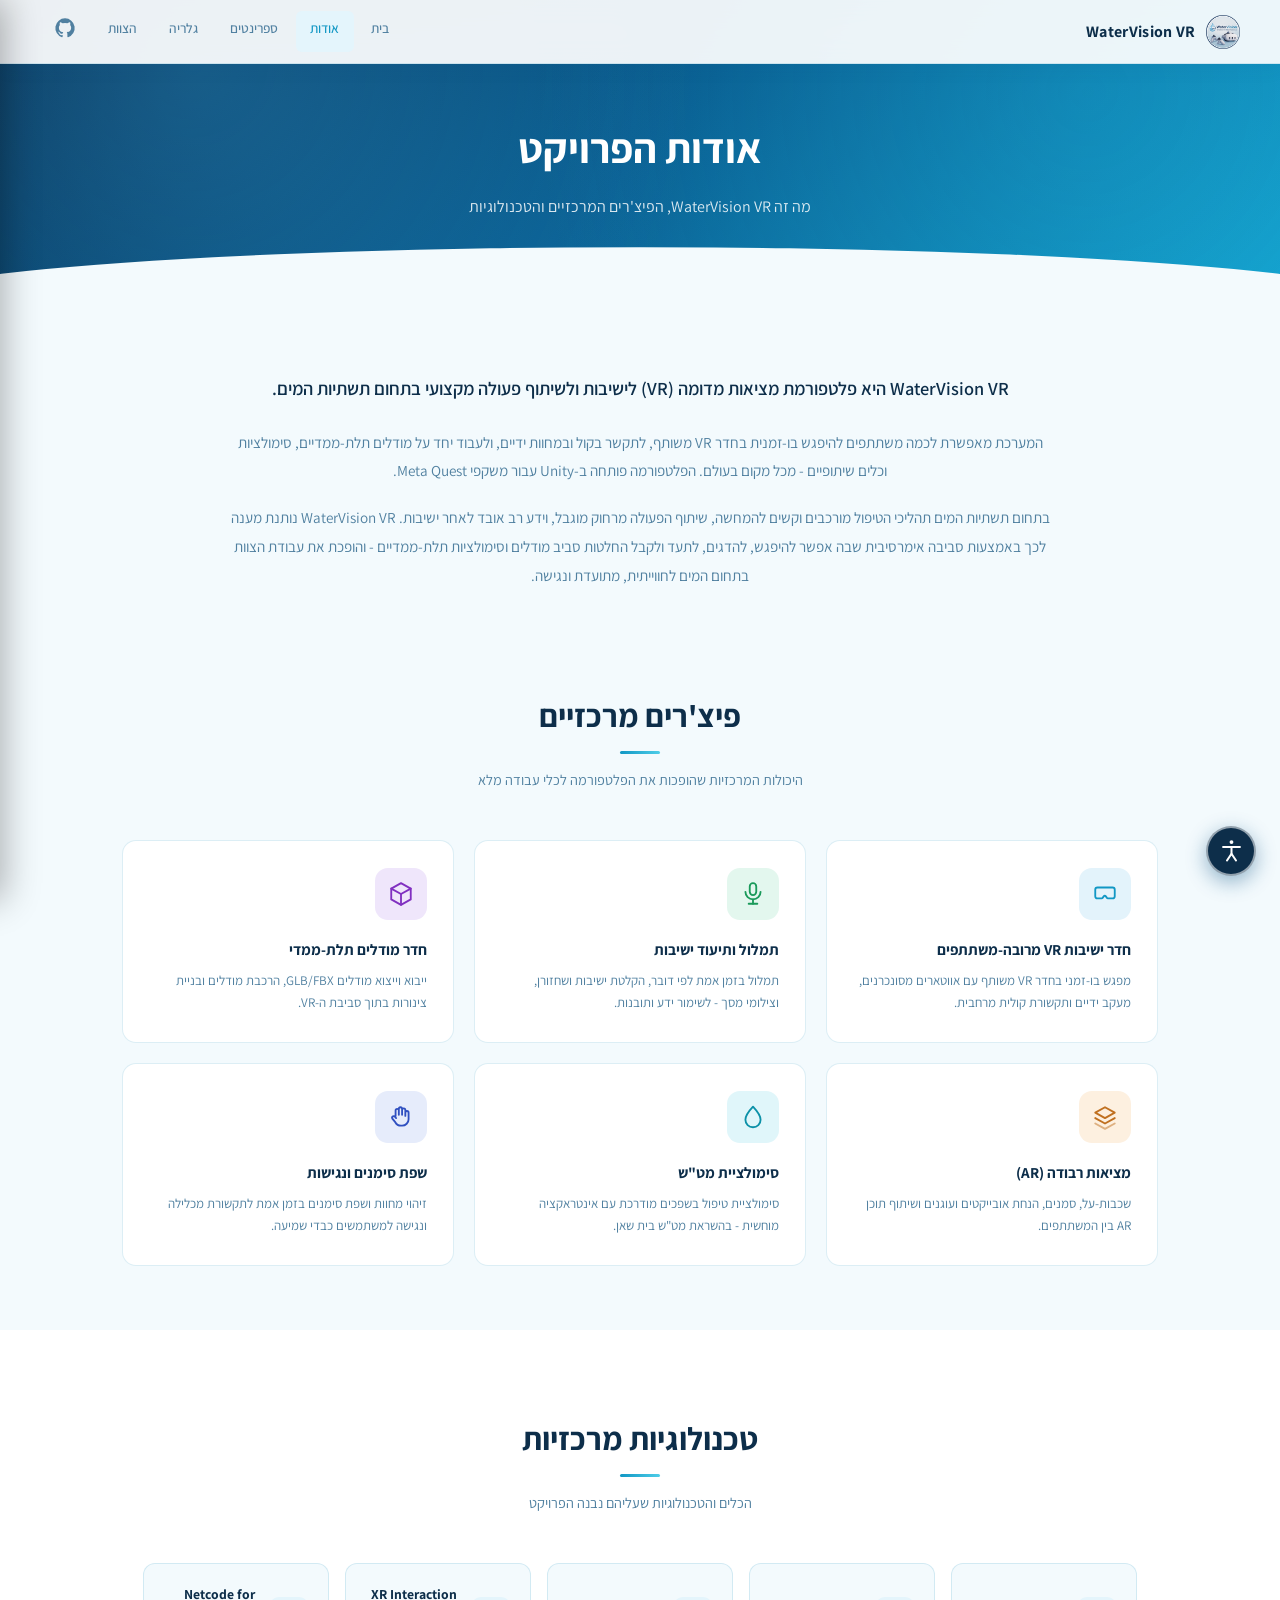
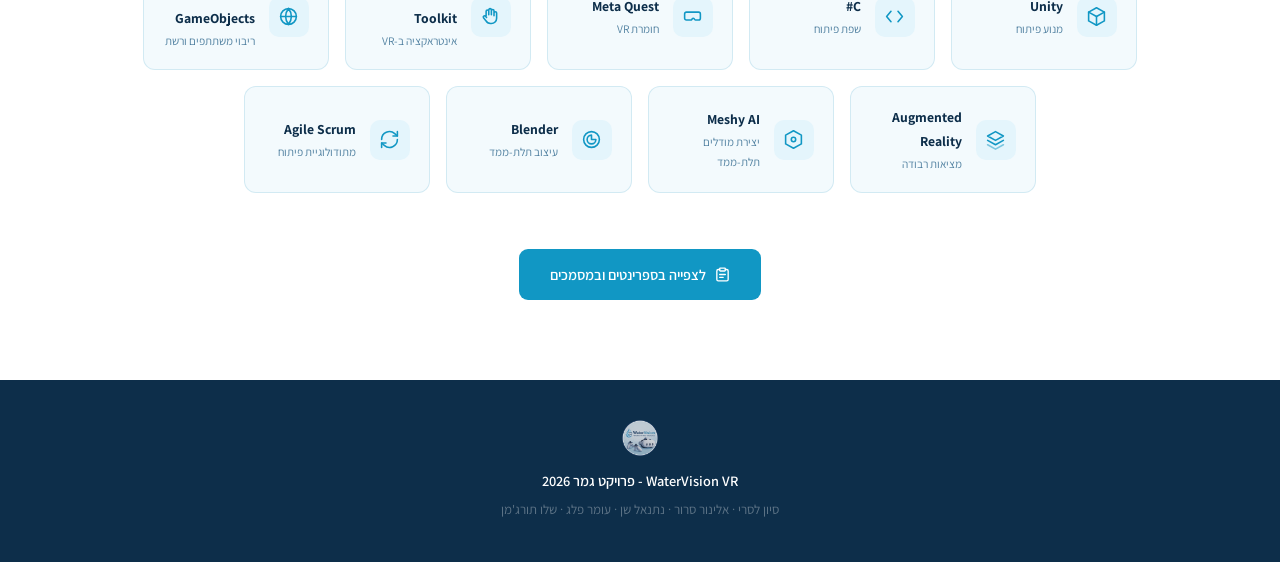
==== commit 1f303fb9: "Restore the GitHub link in the site navigation" ====
--- a/about.html
+++ b/about.html
@@ -4,7 +4,9 @@
   <meta charset="UTF-8" />
   <meta name="viewport" content="width=device-width, initial-scale=1.0" />
   <title>WaterVision VR - אודות</title>
-  <link rel="icon" href="assets/logo.png" />
+  <link rel="icon" href="assets/favicon.ico" sizes="any" />
+  <link rel="icon" type="image/png" href="assets/favicon-32.png" sizes="32x32" />
+  <link rel="apple-touch-icon" href="assets/favicon-180.png" />
   <link rel="preconnect" href="https://fonts.googleapis.com">
   <link rel="preconnect" href="https://fonts.gstatic.com" crossorigin>
   <link href="https://fonts.googleapis.com/css2?family=Assistant:wght@300;400;500;600;700;800&display=swap" rel="stylesheet">
@@ -93,6 +95,7 @@
     <a href="sprints.html">ספרינטים</a>
     <a href="gallery.html">גלריה</a>
     <a href="team.html">הצוות</a>
+    <a href="https://github.com/SivanSoftware/WaterVision_VR" target="_blank" rel="noopener" class="nav-github" aria-label="GitHub" title="GitHub"><svg width="22" height="22" viewBox="0 0 24 24" fill="currentColor" aria-hidden="true"><path d="M12 1.5a10.5 10.5 0 0 0-3.32 20.47c.53.1.72-.23.72-.5v-1.8c-2.92.63-3.54-1.4-3.54-1.4-.48-1.22-1.17-1.55-1.17-1.55-.96-.65.07-.64.07-.64 1.06.07 1.62 1.09 1.62 1.09.94 1.6 2.47 1.14 3.07.87.1-.68.37-1.14.67-1.4-2.33-.27-4.78-1.17-4.78-5.18 0-1.15.41-2.08 1.08-2.82-.11-.27-.47-1.34.1-2.79 0 0 .88-.28 2.88 1.07a9.9 9.9 0 0 1 5.24 0c2-1.35 2.88-1.07 2.88-1.07.57 1.45.21 2.52.1 2.79.67.74 1.08 1.67 1.08 2.82 0 4.02-2.46 4.9-4.8 5.16.38.33.72.97.72 1.96v2.9c0 .28.19.61.73.5A10.5 10.5 0 0 0 12 1.5z"/></svg></a>
   </div>
 </nav>
 
